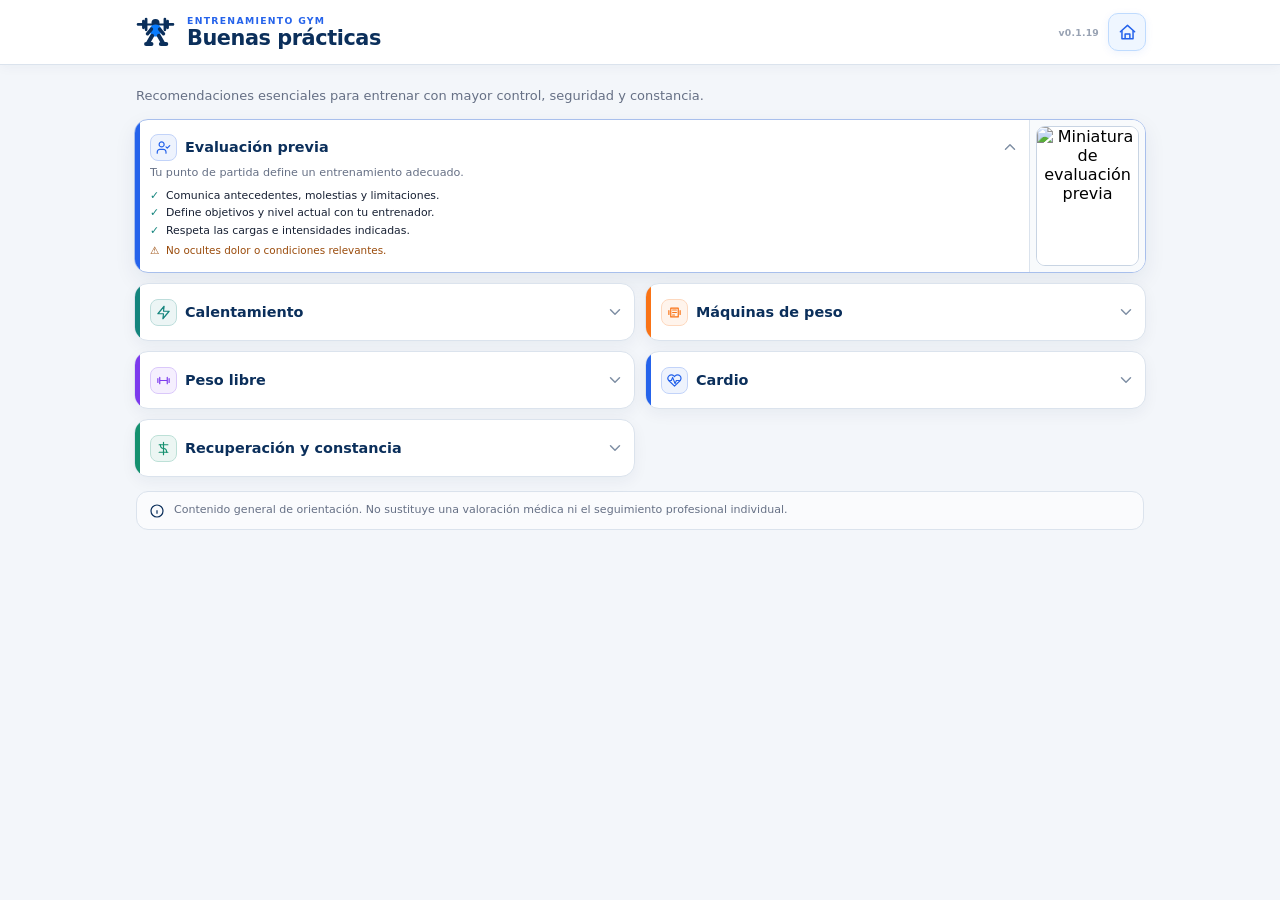
==== buenas-practicas.html @ b23e3e8e "Add GYM Buenas Prácticas page to PWA repository" ====
<!doctype html>
<html lang="es">
<head>
  <meta charset="utf-8">
  <meta name="viewport" content="width=device-width,initial-scale=1">
  <meta name="theme-color" content="#f3f6fa">
  <title>Buenas prácticas</title>
  <style>
    :root{
      --bg:#f3f6fa;--card:#fff;--navy:#0b2f5b;--text:#172033;--muted:#667085;
      --line:#dbe3ed;--blue:#2563eb;--teal:#14847d;--orange:#f97316;
      --purple:#7c3aed;--green:#15906f;--soft-blue:#eff6ff;--soft-orange:#fff7ed;
    }
    *{box-sizing:border-box}
    html,body{margin:0;min-height:100%;font-family:Inter,ui-sans-serif,system-ui,-apple-system,BlinkMacSystemFont,"Segoe UI",sans-serif}
    body{background:var(--bg);color:var(--text);-webkit-font-smoothing:antialiased}
    button{font:inherit;-webkit-tap-highlight-color:transparent}
    .topbar{position:sticky;top:0;z-index:20;background:rgba(255,255,255,.96);border-bottom:1px solid var(--line);box-shadow:0 2px 12px rgba(15,47,87,.045);backdrop-filter:blur(10px)}
    .topbar-inner{width:min(1040px,100%);min-height:64px;margin:auto;padding:8px 14px;display:flex;align-items:center;justify-content:space-between;gap:14px}
    .brand{display:flex;align-items:center;gap:10px;min-width:0}
    .brand-logo{width:43px;height:43px;flex:0 0 auto}
    .brand-copy{min-width:0}
    .brand-kicker{display:block;margin-bottom:1px;color:var(--blue);font-size:.58rem;font-weight:800;letter-spacing:.14em;text-transform:uppercase}
    .brand-title{margin:0;color:var(--navy);font-size:clamp(1rem,2.8vw,1.3rem);line-height:1.1;letter-spacing:-.02em}
    .top-actions{display:flex;align-items:center;gap:9px;flex:0 0 auto}
    .version{color:#98a2b3;font-size:.58rem;font-weight:600;letter-spacing:.025em;white-space:nowrap}
    .home-button{display:grid;place-items:center;width:38px;height:38px;padding:0;border:1px solid #bfdbfe;border-radius:10px;background:var(--soft-blue);color:var(--blue);cursor:pointer;box-shadow:0 2px 8px rgba(37,99,235,.08);transition:color .18s ease,border-color .18s ease,background .18s ease,transform .18s ease}
    .home-button svg{width:19px;height:19px;fill:none;stroke:currentColor;stroke-width:1.9;stroke-linecap:round;stroke-linejoin:round}
    .home-button:hover{color:#1d4ed8;border-color:#93c5fd;background:#dbeafe}
    .home-button:active{transform:translateY(1px)}
    .home-button:focus-visible{outline:3px solid rgba(37,99,235,.2);outline-offset:2px}
    .page{width:min(1040px,100%);margin:auto;padding:17px 14px 40px}
    .module-head{display:flex;align-items:flex-end;justify-content:space-between;gap:14px;margin:0 2px 14px}
    .head-copy{min-width:0}
    .intro{margin:5px 0 0;color:var(--muted);font-size:.81rem;line-height:1.4}
    .topics{display:grid;grid-template-columns:repeat(2,minmax(0,1fr));gap:10px}
    .topic{--accent:var(--blue);position:relative;display:grid;grid-template-columns:5px minmax(0,1fr);height:58px;overflow:hidden;background:var(--card);border:1px solid var(--line);border-radius:14px;box-shadow:0 5px 15px rgba(15,47,87,.05);cursor:pointer;transition:border-color .18s ease,box-shadow .18s ease}
    .topic.is-open{grid-column:1/-1;grid-template-columns:5px minmax(0,1fr) 116px;height:auto;min-height:154px;border-color:color-mix(in srgb,var(--accent) 28%,var(--line));box-shadow:0 8px 22px rgba(15,47,87,.07)}
    .topic:not(.is-open) .copy{display:flex;align-items:center;padding-top:8px;padding-bottom:8px}
    .topic:not(.is-open) .title-row{width:100%}
    .topic:not(.is-open) .lead,.topic:not(.is-open) .details,.topic:not(.is-open) .thumb-button{display:none}
    .topic[data-tone="teal"]{--accent:var(--teal)}
    .topic[data-tone="orange"]{--accent:var(--orange)}
    .topic[data-tone="purple"]{--accent:var(--purple)}
    .topic[data-tone="green"]{--accent:var(--green)}
    .accent{background:var(--accent)}
    .copy{padding:12px 10px;min-width:0}
    .title-row{display:flex;align-items:center;gap:8px;margin:0;min-height:30px;cursor:pointer;user-select:none}
    .topic-icon{display:grid;place-items:center;width:27px;height:27px;flex:0 0 auto;border:1px solid color-mix(in srgb,var(--accent) 28%,white);border-radius:8px;background:color-mix(in srgb,var(--accent) 8%,white);color:var(--accent)}
    .topic-icon svg{width:15px;height:15px;stroke:currentColor;fill:none;stroke-width:1.9;stroke-linecap:round;stroke-linejoin:round}
    h2{min-width:0;margin:0;color:var(--navy);font-size:.9rem;line-height:1.15}
    .chevron{width:18px;height:18px;margin-left:auto;flex:0 0 auto;color:#8090a5;transition:transform .2s ease}
    .topic.is-open .chevron{transform:rotate(180deg)}
    .lead{margin:4px 0 0;color:var(--muted);font-size:.7rem;line-height:1.3;display:-webkit-box;-webkit-line-clamp:2;-webkit-box-orient:vertical;overflow:hidden}
    .details{display:grid;grid-template-rows:0fr;opacity:0;transition:grid-template-rows .22s ease,opacity .18s ease}
    .details-inner{min-height:0;overflow:hidden}
    .topic.is-open .details{grid-template-rows:1fr;opacity:1}
    .essentials{display:grid;gap:4px;margin:8px 0 0;padding:0;list-style:none}
    .essentials li{display:grid;grid-template-columns:12px 1fr;gap:4px;font-size:.68rem;line-height:1.25}
    .ok{color:var(--teal);font-weight:900}
    .warning{display:grid;grid-template-columns:12px 1fr;gap:4px;margin:7px 0 0;color:#9a4b0b;font-size:.65rem;line-height:1.25}
    .thumb-button{position:relative;align-self:stretch;width:100%;padding:6px;border:0;border-left:1px solid var(--line);background:#f8fafc;cursor:pointer}
    .thumb-frame{position:relative;display:block;width:100%;height:100%;min-height:0;overflow:hidden;border:1px solid #c8d4e3;border-radius:9px;background:#fff;box-shadow:0 0 0 0 color-mix(in srgb,var(--accent) 5%,transparent)}
    .topic.is-open .thumb-frame{min-height:140px}
    .thumb{display:block;width:100%;height:100%;aspect-ratio:3/4;object-fit:cover;object-position:center top;background:#fff}
    .thumb-button:focus-visible{outline:3px solid rgba(37,99,235,.28);outline-offset:-3px}
    .thumb-button:hover .thumb-frame{border-color:color-mix(in srgb,var(--accent) 46%,#c8d4e3)}
    .disclaimer{display:flex;gap:9px;align-items:flex-start;margin:14px 2px 0;padding:10px 12px;border:1px solid var(--line);border-radius:12px;background:rgba(255,255,255,.64);color:var(--muted)}
    .disclaimer svg{width:16px;height:16px;flex:0 0 auto;margin-top:1px;stroke:var(--navy);fill:none;stroke-width:1.8}
    .disclaimer p{margin:0;font-size:.69rem;line-height:1.4}
    dialog{position:fixed;inset:auto;display:none;flex-direction:column;width:min(440px,calc(100vw - 16px));height:min(760px,calc(100dvh - 16px));max-height:calc(100dvh - 16px);margin:0;padding:0;border:0;border-radius:18px;background:#fff;box-shadow:0 28px 80px rgba(5,25,50,.34);overflow:hidden}
    dialog[open]{display:flex}
    dialog::backdrop{background:rgba(8,25,47,.7);backdrop-filter:blur(2px)}
    .modal-head{position:sticky;top:0;z-index:2;display:flex;align-items:center;justify-content:space-between;padding:9px 10px 9px 14px;background:rgba(255,255,255,.98);border-bottom:1px solid var(--line)}
    .modal-head strong{color:var(--navy);font-size:.87rem}
    .close{display:grid;place-items:center;width:36px;height:36px;border:0;border-radius:10px;background:#eef2f6;color:var(--navy);font-size:1.25rem;line-height:1;cursor:pointer}
    .modal-scroll{display:grid;grid-template-rows:minmax(0,1fr) auto;flex:1;min-height:0;overflow:hidden;background:#f8fafc}
    .full-visual{display:block;width:100%;height:100%;min-height:0;object-fit:contain;background:#fff}
    .note{margin:0;padding:11px 14px 13px;border-top:1px solid var(--line);background:#fff;color:var(--muted);font-size:.71rem;line-height:1.4}
    @keyframes softPulse{0%,100%{box-shadow:0 0 0 0 color-mix(in srgb,var(--accent) 5%,transparent),0 3px 9px rgba(15,47,87,.06)}50%{box-shadow:0 0 0 4px color-mix(in srgb,var(--accent) 11%,transparent),0 5px 14px color-mix(in srgb,var(--accent) 16%,transparent)}}
    @media (prefers-reduced-motion:no-preference){.thumb-frame{animation:softPulse 3.4s ease-in-out infinite}dialog[open]{animation:modalIn .18s ease-out}@keyframes modalIn{from{opacity:0;transform:translateY(7px) scale(.99)}}}
    @media (max-width:760px){.module-head{align-items:flex-start}.topics{grid-template-columns:1fr}.topic{grid-column:auto;grid-template-columns:4px minmax(0,1fr);height:56px}.topic.is-open{grid-template-columns:4px minmax(0,1fr) 88px;height:auto;min-height:150px}.topic.is-open .thumb-frame{min-height:136px}}
    @media (max-width:420px){.topbar-inner{min-height:58px;padding:7px 9px}.brand{gap:8px}.brand-logo{width:38px;height:38px}.brand-kicker{font-size:.51rem}.brand-title{font-size:1rem}.top-actions{gap:6px}.version{font-size:.52rem}.home-button{width:35px;height:35px;border-radius:9px}.page{padding:13px 9px 32px}.module-head{gap:8px}.intro{margin-top:0;font-size:.74rem}.toggle-all{padding:6px 8px;font-size:.64rem}.topics{gap:8px}.topic,.topic.is-open{grid-template-columns:4px minmax(0,1fr) 80px;border-radius:13px}.copy{padding:10px 8px}.title-row{gap:7px}.topic-icon{width:25px;height:25px}.lead{font-size:.67rem}.essentials li{font-size:.65rem}.warning{font-size:.62rem}.thumb-button{padding:5px}.thumb-frame{min-height:78px;border-radius:8px}.topic.is-open .thumb-frame{min-height:132px}}
    @media (max-width:420px){.topic:not(.is-open){grid-template-columns:4px minmax(0,1fr)}}
  </style>
</head>
<body>
  <header class="topbar">
    <div class="topbar-inner">
      <div class="brand">
        <svg class="brand-logo" viewBox="0 0 64 64" role="img" aria-label="Logotipo GYM">
          <g fill="none" stroke="#0b2f5b" stroke-linecap="round" stroke-linejoin="round">
            <path d="M6 20h10M48 20h10M14 15v10M18 12v16M46 12v16M50 15v10" stroke-width="4"/>
            <path d="M18 20h28" stroke-width="3"/>
          </g>
          <circle cx="32" cy="18" r="6" fill="#0b2f5b"/>
          <path d="M23 27c2-5 5-7 9-7s7 2 9 7l-3 11H26z" fill="#087cff"/>
          <path d="M26 27 20 34M38 27l6 7" fill="none" stroke="#0b2f5b" stroke-width="5" stroke-linecap="round"/>
          <path d="M27 37 20 49M37 37l7 12M18 49h8M40 49h8" fill="none" stroke="#0b2f5b" stroke-width="6" stroke-linecap="round" stroke-linejoin="round"/>
        </svg>
        <div class="brand-copy"><span class="brand-kicker">Entrenamiento GYM</span><h1 class="brand-title">Buenas prácticas</h1></div>
      </div>
      <div class="top-actions"><span class="version">v0.1.19</span><a class="home-button" id="homeButton" href="https://gym.scad.mx" target="_top" aria-label="Volver a la app" title="Inicio"><svg viewBox="0 0 24 24" aria-hidden="true"><path d="m3 11 9-8 9 8"/><path d="M5 10v10h14V10M9 20v-6h6v6"/></svg></a></div>
    </div>
  </header>
  <main class="page">
    <header class="module-head"><div class="head-copy"><p class="intro">Recomendaciones esenciales para entrenar con mayor control, seguridad y constancia.</p></div></header>
    <section class="topics" aria-label="Temas de buenas prácticas">
      <article class="topic" data-tone="blue"><span class="accent" aria-hidden="true"></span><section class="copy"><div class="title-row"><span class="topic-icon" aria-hidden="true"><svg viewBox="0 0 24 24"><path d="M16 21v-2a4 4 0 0 0-4-4H6a4 4 0 0 0-4 4v2"/><circle cx="9" cy="7" r="4"/><path d="m16 11 2 2 4-4"/></svg></span><h2>Evaluación previa</h2></div><p class="lead">Tu punto de partida define un entrenamiento adecuado.</p><ul class="essentials"><li><span class="ok">✓</span><span>Comunica antecedentes, molestias y limitaciones.</span></li><li><span class="ok">✓</span><span>Define objetivos y nivel actual con tu entrenador.</span></li><li><span class="ok">✓</span><span>Respeta las cargas e intensidades indicadas.</span></li></ul><p class="warning"><span>⚠</span><span>No ocultes dolor o condiciones relevantes.</span></p></section><button class="thumb-button" type="button" data-title="Evaluación previa" data-note="Comunica información relevante y acuerda con tu entrenador un punto de partida compatible con tu condición actual." aria-label="Ampliar ficha visual de evaluación previa"><span class="thumb-frame"><img class="thumb" src="https://static.wixstatic.com/media/0492f8_31a6b9d431fa4a7ab18481e30dda924e~mv2.png" alt="Miniatura de evaluación previa" loading="lazy"></span></button></article>

      <article class="topic" data-tone="teal"><span class="accent" aria-hidden="true"></span><section class="copy"><div class="title-row"><span class="topic-icon" aria-hidden="true"><svg viewBox="0 0 24 24"><path d="M13 2 3 14h9l-1 8 10-12h-9z"/></svg></span><h2>Calentamiento</h2></div><p class="lead">Prepara el cuerpo antes de elevar la exigencia.</p><ul class="essentials"><li><span class="ok">✓</span><span>Moviliza las articulaciones que utilizarás.</span></li><li><span class="ok">✓</span><span>Activa con movimientos controlados y carga ligera.</span></li><li><span class="ok">✓</span><span>Aumenta la intensidad de manera gradual.</span></li></ul><p class="warning"><span>⚠</span><span>Evita comenzar directamente con cargas altas.</span></p></section><button class="thumb-button" type="button" data-title="Calentamiento" data-note="Adapta los ejercicios y la duración al entrenamiento previsto y a las indicaciones de tu entrenador." aria-label="Ampliar ficha visual de calentamiento"><span class="thumb-frame"><img class="thumb" src="https://static.wixstatic.com/media/0492f8_264bbe5dd89a4335a7b68072239add0b~mv2.png" alt="Miniatura de calentamiento" loading="lazy"></span></button></article>

      <article class="topic" data-tone="orange"><span class="accent" aria-hidden="true"></span><section class="copy"><div class="title-row"><span class="topic-icon" aria-hidden="true"><svg viewBox="0 0 24 24"><path d="M6 5h12v14H6zM9 8h6M9 12h6M9 16h3"/><path d="M3 9v6M21 9v6"/></svg></span><h2>Máquinas de peso</h2></div><p class="lead">Ajusta el equipo a tu cuerpo antes de cargarlo.</p><ul class="essentials"><li><span class="ok">✓</span><span>Alinea asiento, respaldo y agarres.</span></li><li><span class="ok">✓</span><span>Controla todo el recorrido sin usar impulso.</span></li><li><span class="ok">✓</span><span>Aumenta el peso sólo al dominar la técnica.</span></li></ul><p class="warning"><span>⚠</span><span>No golpees los topes ni fuerces la postura.</span></p></section><button class="thumb-button" type="button" data-title="Máquinas de peso" data-note="Cada máquina requiere un ajuste propio. Si la alineación no es clara, solicita apoyo antes de iniciar." aria-label="Ampliar ficha visual de máquinas de peso"><span class="thumb-frame"><img class="thumb" src="https://static.wixstatic.com/media/0492f8_d4300f7346f74186aa40848f75b51d73~mv2.png" alt="Miniatura de máquinas de peso" loading="lazy"></span></button></article>

      <article class="topic" data-tone="purple"><span class="accent" aria-hidden="true"></span><section class="copy"><div class="title-row"><span class="topic-icon" aria-hidden="true"><svg viewBox="0 0 24 24"><path d="M6 7v10M3 9v6M18 7v10M21 9v6M6 12h12"/></svg></span><h2>Peso libre</h2></div><p class="lead">La estabilidad y el control van antes que la carga.</p><ul class="essentials"><li><span class="ok">✓</span><span>Mantén pies firmes, núcleo activo y espalda neutra.</span></li><li><span class="ok">✓</span><span>Usa un peso que puedas mover con simetría.</span></li><li><span class="ok">✓</span><span>Utiliza seguros o asistencia cuando corresponda.</span></li></ul><p class="warning"><span>⚠</span><span>Detente si pierdes la postura o el control.</span></p></section><button class="thumb-button" type="button" data-title="Peso libre" data-note="En ejercicios de mayor riesgo, usa los seguros del equipo y solicita supervisión del entrenador." aria-label="Ampliar ficha visual de peso libre"><span class="thumb-frame"><img class="thumb" src="https://static.wixstatic.com/media/0492f8_aaae98d1bb824ae1b6ddf599751011a3~mv2.png" alt="Miniatura de peso libre" loading="lazy"></span></button></article>

      <article class="topic" data-tone="blue"><span class="accent" aria-hidden="true"></span><section class="copy"><div class="title-row"><span class="topic-icon" aria-hidden="true"><svg viewBox="0 0 24 24"><path d="M3 12h4l2-5 4 10 2-5h6"/><path d="M20.8 4.6a5.5 5.5 0 0 0-7.8 0L12 5.6l-1-1a5.5 5.5 0 0 0-7.8 7.8L12 21l8.8-8.6a5.5 5.5 0 0 0 0-7.8z"/></svg></span><h2>Cardio</h2></div><p class="lead">Regula tiempo e intensidad según tu objetivo.</p><ul class="essentials"><li><span class="ok">✓</span><span>Inicia con algunos minutos a ritmo suave.</span></li><li><span class="ok">✓</span><span>Mantén una intensidad acorde con tu plan.</span></li><li><span class="ok">✓</span><span>Reduce el ritmo gradualmente al terminar.</span></li></ul><p class="warning"><span>⚠</span><span>Detente ante mareo, dolor o malestar inusual.</span></p></section><button class="thumb-button" type="button" data-title="Cardio" data-note="La intensidad adecuada depende de tu condición y objetivo; no tomes los valores de la imagen como una prescripción personal." aria-label="Ampliar ficha visual de cardio"><span class="thumb-frame"><img class="thumb" src="https://static.wixstatic.com/media/0492f8_1bd29f9058cb4de788d90af56ad63173~mv2.png" alt="Miniatura de cardio" loading="lazy"></span></button></article>

      <article class="topic" data-tone="green"><span class="accent" aria-hidden="true"></span><section class="copy"><div class="title-row"><span class="topic-icon" aria-hidden="true"><svg viewBox="0 0 24 24"><path d="M12 2v20M5 6h14M5 18h14"/><path d="M7 6c0 4 2 6 5 6s5 2 5 6"/></svg></span><h2>Recuperación y constancia</h2></div><p class="lead">Los resultados también se construyen fuera de la sesión.</p><ul class="essentials"><li><span class="ok">✓</span><span>Mantén una hidratación adecuada durante el día.</span></li><li><span class="ok">✓</span><span>Respeta el descanso y la recuperación.</span></li><li><span class="ok">✓</span><span>Sostén el plan con regularidad.</span></li></ul><p class="warning"><span>⚠</span><span>No compenses sesiones perdidas con sobreesfuerzo.</span></p></section><button class="thumb-button" type="button" data-title="Recuperación y constancia" data-note="La recuperación forma parte del plan. Ajusta descanso, hidratación y frecuencia con orientación profesional cuando sea necesario." aria-label="Ampliar ficha visual de recuperación y constancia"><span class="thumb-frame"><img class="thumb" src="https://static.wixstatic.com/media/0492f8_36fef0f1fbc7405b9ea7b3f5032d6c49~mv2.png" alt="Miniatura de recuperación y constancia" loading="lazy"></span></button></article>
    </section>
    <aside class="disclaimer"><svg viewBox="0 0 24 24" aria-hidden="true"><circle cx="12" cy="12" r="9"/><path d="M12 11v5M12 8h.01"/></svg><p>Contenido general de orientación. No sustituye una valoración médica ni el seguimiento profesional individual.</p></aside>
  </main>
  <dialog id="visualModal" aria-labelledby="modalTitle"><header class="modal-head"><strong id="modalTitle"></strong><button class="close" type="button" aria-label="Cerrar">×</button></header><div class="modal-scroll"><img class="full-visual" src="" alt=""><p class="note"></p></div></dialog>
  <script>
    (()=>{const modal=document.getElementById('visualModal'),title=document.getElementById('modalTitle'),image=modal.querySelector('.full-visual'),note=modal.querySelector('.note'),close=modal.querySelector('.close');let opener=null;
      const topics=[...document.querySelectorAll('.topic')];
      topics.forEach((topic,index)=>{const row=topic.querySelector('.title-row'),copy=topic.querySelector('.copy'),lead=copy.querySelector('.lead'),list=copy.querySelector('.essentials'),warning=copy.querySelector('.warning'),details=document.createElement('div'),inner=document.createElement('div'),chevron=document.createElementNS('http://www.w3.org/2000/svg','svg');
        details.className='details';inner.className='details-inner';details.append(inner);inner.append(list,warning);lead.insertAdjacentElement('afterend',details);chevron.setAttribute('class','chevron');chevron.setAttribute('viewBox','0 0 24 24');chevron.setAttribute('aria-hidden','true');chevron.innerHTML='<path d="m6 9 6 6 6-6" fill="none" stroke="currentColor" stroke-width="2" stroke-linecap="round" stroke-linejoin="round"/>';row.append(chevron);row.setAttribute('role','button');row.setAttribute('tabindex','0');row.setAttribute('aria-expanded',index===0?'true':'false');topic.classList.toggle('is-open',index===0);
        const toggle=()=>{const opening=!topic.classList.contains('is-open');topics.forEach(item=>{item.classList.remove('is-open');item.querySelector('.title-row').setAttribute('aria-expanded','false')});if(opening){topic.classList.add('is-open');row.setAttribute('aria-expanded','true')}};topic.addEventListener('click',event=>{if(!event.target.closest('.thumb-button'))toggle()});row.addEventListener('keydown',event=>{if(event.key==='Enter'||event.key===' '){event.preventDefault();toggle()}})});
      const positionModal=()=>{if(!opener||!modal.open)return;const gap=8,pad=8,anchor=opener.getBoundingClientRect(),box=modal.getBoundingClientRect();let left=anchor.left+(anchor.width-box.width)/2;left=Math.max(pad,Math.min(left,window.innerWidth-box.width-pad));const below=window.innerHeight-anchor.bottom-gap,above=anchor.top-gap;let top=below>=box.height?anchor.bottom+gap:above>=box.height?anchor.top-box.height-gap:Math.max(pad,Math.min(anchor.top,window.innerHeight-box.height-pad));modal.style.left=`${Math.round(left)}px`;modal.style.top=`${Math.round(top)}px`;};
      document.querySelectorAll('.thumb').forEach((thumb,index)=>{thumb.decoding='async';thumb.fetchPriority=index<2?'high':'low';if(index<2)thumb.loading='eager'});
      document.querySelectorAll('.thumb-button').forEach(button=>button.addEventListener('click',()=>{opener=button;title.textContent=button.dataset.title;image.src=button.querySelector('.thumb').src;image.alt=`Ficha visual de ${button.dataset.title.toLowerCase()}`;note.textContent=button.dataset.note;modal.showModal();requestAnimationFrame(positionModal);}));
      window.addEventListener('resize',positionModal,{passive:true});window.addEventListener('scroll',positionModal,{passive:true,capture:true});
      close.addEventListener('click',()=>modal.close());modal.addEventListener('click',event=>{const box=modal.getBoundingClientRect();if(event.clientX<box.left||event.clientX>box.right||event.clientY<box.top||event.clientY>box.bottom)modal.close();});modal.addEventListener('close',()=>{if(opener)opener.focus();});
    })();
  </script>
</body>
</html>
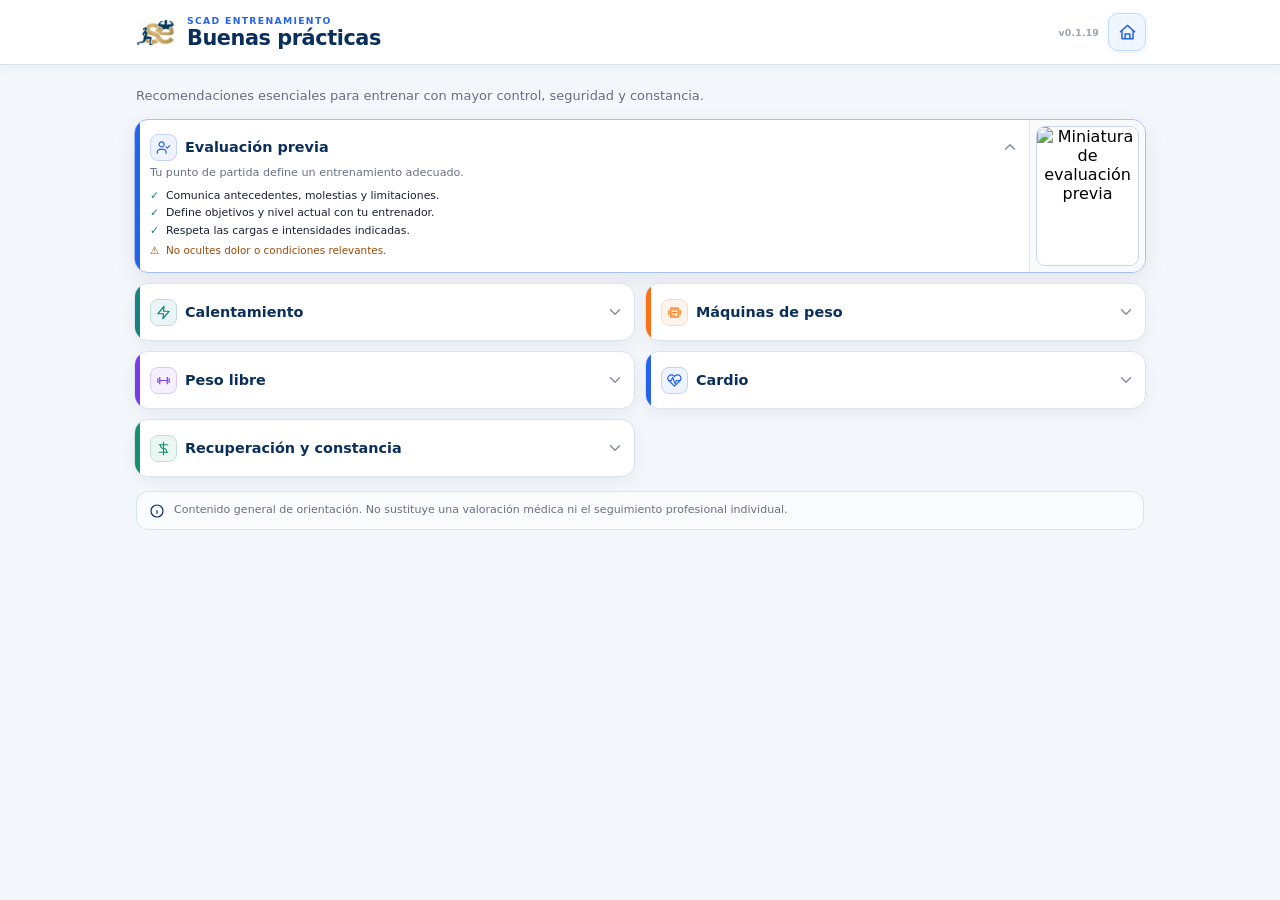
==== commit 4b5f6998: "Actualiza la identidad visible a SCaD Entrenamiento" ====
--- a/buenas-practicas.html
+++ b/buenas-practicas.html
@@ -5,6 +5,7 @@
   <meta name="viewport" content="width=device-width,initial-scale=1">
   <meta name="theme-color" content="#f3f6fa">
   <title>Buenas prácticas</title>
+  <link rel="icon" href="./assets/icon-192.png" type="image/png" sizes="192x192">
   <style>
     :root{
       --bg:#f3f6fa;--card:#fff;--navy:#0b2f5b;--text:#172033;--muted:#667085;
@@ -88,17 +89,8 @@
   <header class="topbar">
     <div class="topbar-inner">
       <div class="brand">
-        <svg class="brand-logo" viewBox="0 0 64 64" role="img" aria-label="Logotipo GYM">
-          <g fill="none" stroke="#0b2f5b" stroke-linecap="round" stroke-linejoin="round">
-            <path d="M6 20h10M48 20h10M14 15v10M18 12v16M46 12v16M50 15v10" stroke-width="4"/>
-            <path d="M18 20h28" stroke-width="3"/>
-          </g>
-          <circle cx="32" cy="18" r="6" fill="#0b2f5b"/>
-          <path d="M23 27c2-5 5-7 9-7s7 2 9 7l-3 11H26z" fill="#087cff"/>
-          <path d="M26 27 20 34M38 27l6 7" fill="none" stroke="#0b2f5b" stroke-width="5" stroke-linecap="round"/>
-          <path d="M27 37 20 49M37 37l7 12M18 49h8M40 49h8" fill="none" stroke="#0b2f5b" stroke-width="6" stroke-linecap="round" stroke-linejoin="round"/>
-        </svg>
-        <div class="brand-copy"><span class="brand-kicker">Entrenamiento GYM</span><h1 class="brand-title">Buenas prácticas</h1></div>
+        <img class="brand-logo" src="./assets/icon-192.png" alt="">
+        <div class="brand-copy"><span class="brand-kicker">SCaD Entrenamiento</span><h1 class="brand-title">Buenas prácticas</h1></div>
       </div>
       <div class="top-actions"><span class="version">v0.1.19</span><a class="home-button" id="homeButton" href="https://gym.scad.mx" target="_top" aria-label="Volver a la app" title="Inicio"><svg viewBox="0 0 24 24" aria-hidden="true"><path d="m3 11 9-8 9 8"/><path d="M5 10v10h14V10M9 20v-6h6v6"/></svg></a></div>
     </div>
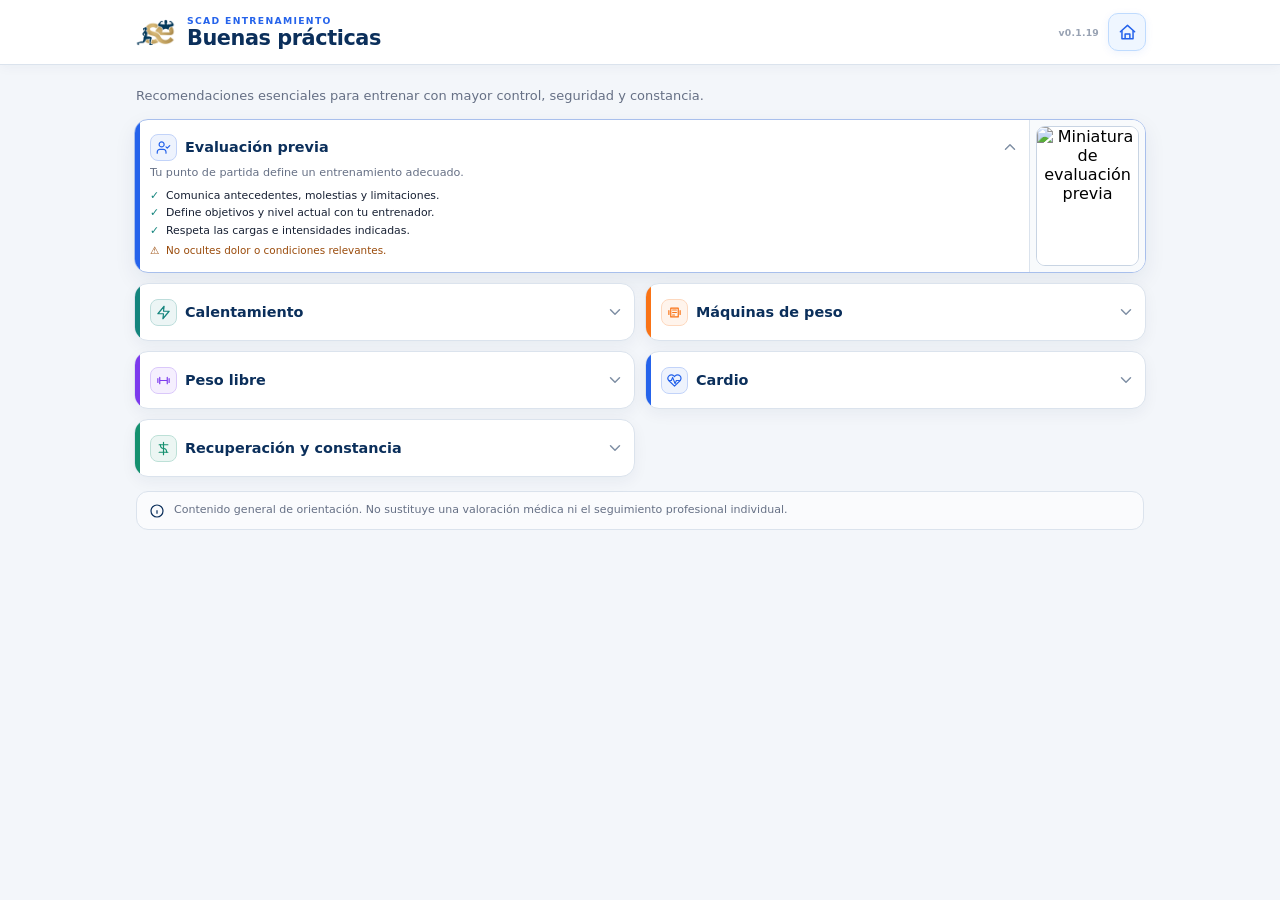
==== commit df2e3bd4: "Usa fondos transparentes en los logotipos de SCaD Entrenamiento" ====
--- a/buenas-practicas.html
+++ b/buenas-practicas.html
@@ -5,7 +5,7 @@
   <meta name="viewport" content="width=device-width,initial-scale=1">
   <meta name="theme-color" content="#f3f6fa">
   <title>Buenas prácticas</title>
-  <link rel="icon" href="./assets/icon-192.png" type="image/png" sizes="192x192">
+  <link rel="icon" href="./assets/icon-192.png?v=4" type="image/png" sizes="192x192">
   <style>
     :root{
       --bg:#f3f6fa;--card:#fff;--navy:#0b2f5b;--text:#172033;--muted:#667085;
@@ -89,7 +89,7 @@
   <header class="topbar">
     <div class="topbar-inner">
       <div class="brand">
-        <img class="brand-logo" src="./assets/icon-192.png" alt="">
+        <img class="brand-logo" src="./assets/icon-192.png?v=4" alt="">
         <div class="brand-copy"><span class="brand-kicker">SCaD Entrenamiento</span><h1 class="brand-title">Buenas prácticas</h1></div>
       </div>
       <div class="top-actions"><span class="version">v0.1.19</span><a class="home-button" id="homeButton" href="https://gym.scad.mx" target="_top" aria-label="Volver a la app" title="Inicio"><svg viewBox="0 0 24 24" aria-hidden="true"><path d="m3 11 9-8 9 8"/><path d="M5 10v10h14V10M9 20v-6h6v6"/></svg></a></div>
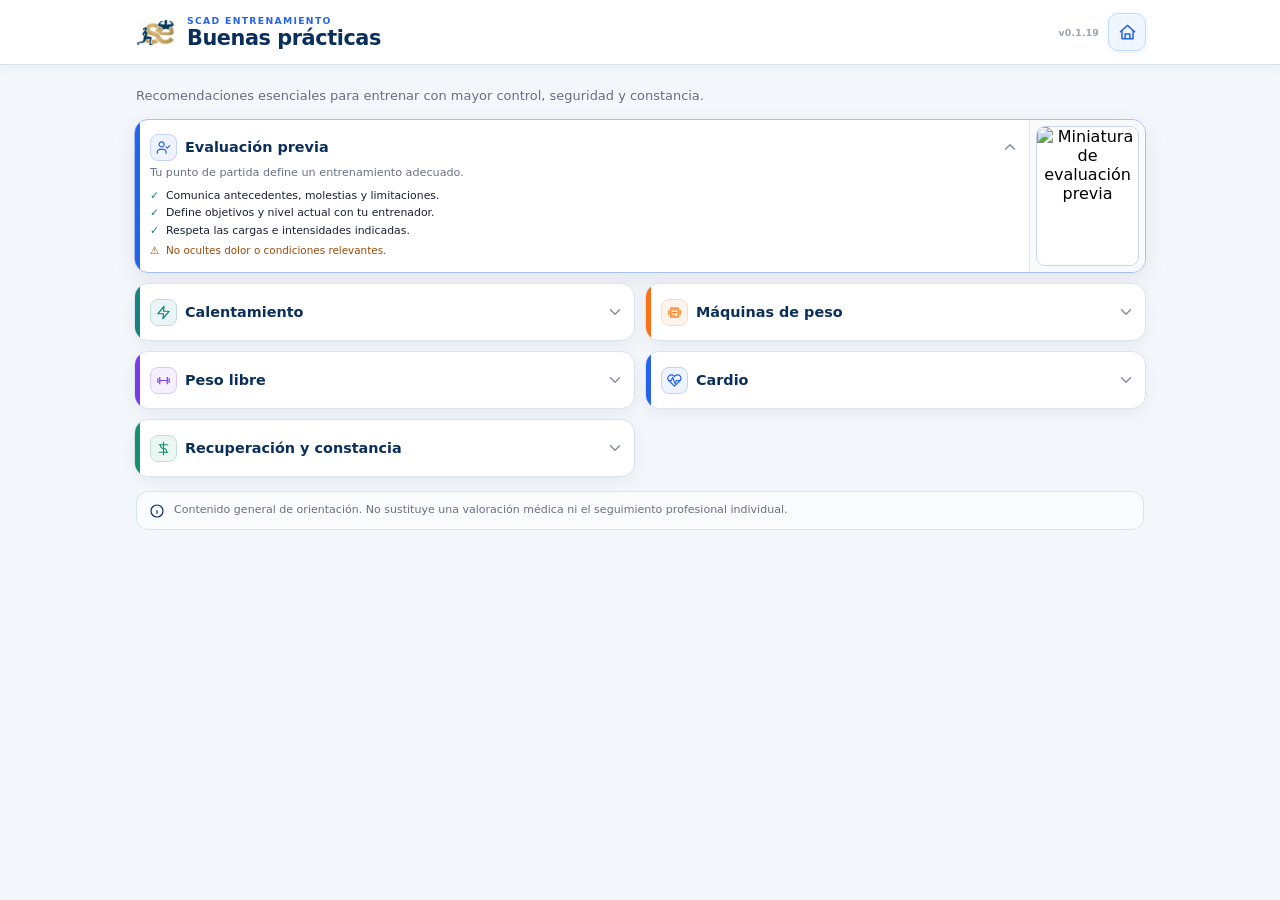
==== commit df3089f4: "Revierte v0.1.72 y restaura SCaD Entrenamiento v0.1.71" ====
--- a/buenas-practicas.html
+++ b/buenas-practicas.html
@@ -5,7 +5,7 @@
   <meta name="viewport" content="width=device-width,initial-scale=1">
   <meta name="theme-color" content="#f3f6fa">
   <title>Buenas prácticas</title>
-  <link rel="icon" href="./assets/icon-192.png?v=4" type="image/png" sizes="192x192">
+  <link rel="icon" href="./assets/icon-192.png" type="image/png" sizes="192x192">
   <style>
     :root{
       --bg:#f3f6fa;--card:#fff;--navy:#0b2f5b;--text:#172033;--muted:#667085;
@@ -89,7 +89,7 @@
   <header class="topbar">
     <div class="topbar-inner">
       <div class="brand">
-        <img class="brand-logo" src="./assets/icon-192.png?v=4" alt="">
+        <img class="brand-logo" src="./assets/icon-192.png" alt="">
         <div class="brand-copy"><span class="brand-kicker">SCaD Entrenamiento</span><h1 class="brand-title">Buenas prácticas</h1></div>
       </div>
       <div class="top-actions"><span class="version">v0.1.19</span><a class="home-button" id="homeButton" href="https://gym.scad.mx" target="_top" aria-label="Volver a la app" title="Inicio"><svg viewBox="0 0 24 24" aria-hidden="true"><path d="m3 11 9-8 9 8"/><path d="M5 10v10h14V10M9 20v-6h6v6"/></svg></a></div>
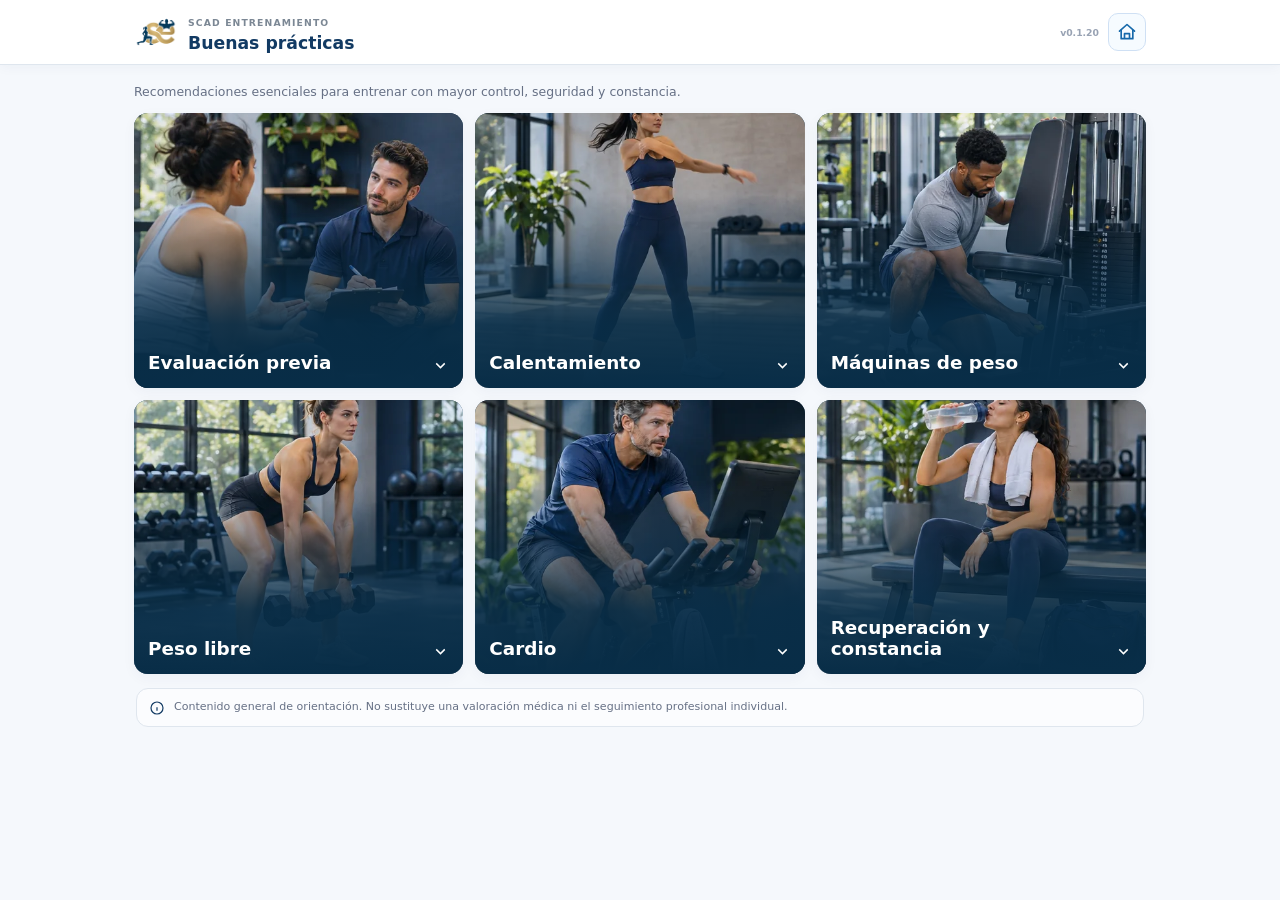
==== commit 56e8e693: "Unifica Buenas prácticas con las tarjetas y carteles de entrenamiento" ====
--- a/buenas-practicas.html
+++ b/buenas-practicas.html
@@ -7,82 +7,150 @@
   <title>Buenas prácticas</title>
   <link rel="icon" href="./assets/icon-192.png" type="image/png" sizes="192x192">
   <style>
-    :root{
-      --bg:#f3f6fa;--card:#fff;--navy:#0b2f5b;--text:#172033;--muted:#667085;
-      --line:#dbe3ed;--blue:#2563eb;--teal:#14847d;--orange:#f97316;
-      --purple:#7c3aed;--green:#15906f;--soft-blue:#eff6ff;--soft-orange:#fff7ed;
-    }
-    *{box-sizing:border-box}
-    html,body{margin:0;min-height:100%;font-family:Inter,ui-sans-serif,system-ui,-apple-system,BlinkMacSystemFont,"Segoe UI",sans-serif}
-    body{background:var(--bg);color:var(--text);-webkit-font-smoothing:antialiased}
-    button{font:inherit;-webkit-tap-highlight-color:transparent}
-    .topbar{position:sticky;top:0;z-index:20;background:rgba(255,255,255,.96);border-bottom:1px solid var(--line);box-shadow:0 2px 12px rgba(15,47,87,.045);backdrop-filter:blur(10px)}
-    .topbar-inner{width:min(1040px,100%);min-height:64px;margin:auto;padding:8px 14px;display:flex;align-items:center;justify-content:space-between;gap:14px}
-    .brand{display:flex;align-items:center;gap:10px;min-width:0}
-    .brand-logo{width:43px;height:43px;flex:0 0 auto}
-    .brand-copy{min-width:0}
-    .brand-kicker{display:block;margin-bottom:1px;color:var(--blue);font-size:.58rem;font-weight:800;letter-spacing:.14em;text-transform:uppercase}
-    .brand-title{margin:0;color:var(--navy);font-size:clamp(1rem,2.8vw,1.3rem);line-height:1.1;letter-spacing:-.02em}
-    .top-actions{display:flex;align-items:center;gap:9px;flex:0 0 auto}
-    .version{color:#98a2b3;font-size:.58rem;font-weight:600;letter-spacing:.025em;white-space:nowrap}
-    .home-button{display:grid;place-items:center;width:38px;height:38px;padding:0;border:1px solid #bfdbfe;border-radius:10px;background:var(--soft-blue);color:var(--blue);cursor:pointer;box-shadow:0 2px 8px rgba(37,99,235,.08);transition:color .18s ease,border-color .18s ease,background .18s ease,transform .18s ease}
-    .home-button svg{width:19px;height:19px;fill:none;stroke:currentColor;stroke-width:1.9;stroke-linecap:round;stroke-linejoin:round}
-    .home-button:hover{color:#1d4ed8;border-color:#93c5fd;background:#dbeafe}
-    .home-button:active{transform:translateY(1px)}
-    .home-button:focus-visible{outline:3px solid rgba(37,99,235,.2);outline-offset:2px}
-    .page{width:min(1040px,100%);margin:auto;padding:17px 14px 40px}
-    .module-head{display:flex;align-items:flex-end;justify-content:space-between;gap:14px;margin:0 2px 14px}
-    .head-copy{min-width:0}
-    .intro{margin:5px 0 0;color:var(--muted);font-size:.81rem;line-height:1.4}
-    .topics{display:grid;grid-template-columns:repeat(2,minmax(0,1fr));gap:10px}
-    .topic{--accent:var(--blue);position:relative;display:grid;grid-template-columns:5px minmax(0,1fr);height:58px;overflow:hidden;background:var(--card);border:1px solid var(--line);border-radius:14px;box-shadow:0 5px 15px rgba(15,47,87,.05);cursor:pointer;transition:border-color .18s ease,box-shadow .18s ease}
-    .topic.is-open{grid-column:1/-1;grid-template-columns:5px minmax(0,1fr) 116px;height:auto;min-height:154px;border-color:color-mix(in srgb,var(--accent) 28%,var(--line));box-shadow:0 8px 22px rgba(15,47,87,.07)}
-    .topic:not(.is-open) .copy{display:flex;align-items:center;padding-top:8px;padding-bottom:8px}
-    .topic:not(.is-open) .title-row{width:100%}
-    .topic:not(.is-open) .lead,.topic:not(.is-open) .details,.topic:not(.is-open) .thumb-button{display:none}
-    .topic[data-tone="teal"]{--accent:var(--teal)}
-    .topic[data-tone="orange"]{--accent:var(--orange)}
-    .topic[data-tone="purple"]{--accent:var(--purple)}
-    .topic[data-tone="green"]{--accent:var(--green)}
-    .accent{background:var(--accent)}
-    .copy{padding:12px 10px;min-width:0}
-    .title-row{display:flex;align-items:center;gap:8px;margin:0;min-height:30px;cursor:pointer;user-select:none}
-    .topic-icon{display:grid;place-items:center;width:27px;height:27px;flex:0 0 auto;border:1px solid color-mix(in srgb,var(--accent) 28%,white);border-radius:8px;background:color-mix(in srgb,var(--accent) 8%,white);color:var(--accent)}
-    .topic-icon svg{width:15px;height:15px;stroke:currentColor;fill:none;stroke-width:1.9;stroke-linecap:round;stroke-linejoin:round}
-    h2{min-width:0;margin:0;color:var(--navy);font-size:.9rem;line-height:1.15}
-    .chevron{width:18px;height:18px;margin-left:auto;flex:0 0 auto;color:#8090a5;transition:transform .2s ease}
-    .topic.is-open .chevron{transform:rotate(180deg)}
-    .lead{margin:4px 0 0;color:var(--muted);font-size:.7rem;line-height:1.3;display:-webkit-box;-webkit-line-clamp:2;-webkit-box-orient:vertical;overflow:hidden}
-    .details{display:grid;grid-template-rows:0fr;opacity:0;transition:grid-template-rows .22s ease,opacity .18s ease}
-    .details-inner{min-height:0;overflow:hidden}
-    .topic.is-open .details{grid-template-rows:1fr;opacity:1}
-    .essentials{display:grid;gap:4px;margin:8px 0 0;padding:0;list-style:none}
-    .essentials li{display:grid;grid-template-columns:12px 1fr;gap:4px;font-size:.68rem;line-height:1.25}
-    .ok{color:var(--teal);font-weight:900}
-    .warning{display:grid;grid-template-columns:12px 1fr;gap:4px;margin:7px 0 0;color:#9a4b0b;font-size:.65rem;line-height:1.25}
-    .thumb-button{position:relative;align-self:stretch;width:100%;padding:6px;border:0;border-left:1px solid var(--line);background:#f8fafc;cursor:pointer}
-    .thumb-frame{position:relative;display:block;width:100%;height:100%;min-height:0;overflow:hidden;border:1px solid #c8d4e3;border-radius:9px;background:#fff;box-shadow:0 0 0 0 color-mix(in srgb,var(--accent) 5%,transparent)}
-    .topic.is-open .thumb-frame{min-height:140px}
-    .thumb{display:block;width:100%;height:100%;aspect-ratio:3/4;object-fit:cover;object-position:center top;background:#fff}
-    .thumb-button:focus-visible{outline:3px solid rgba(37,99,235,.28);outline-offset:-3px}
-    .thumb-button:hover .thumb-frame{border-color:color-mix(in srgb,var(--accent) 46%,#c8d4e3)}
+    :root{--navy:#123a63;--blue:#2563eb;--text:#172033;--muted:#667085;--line:#dfe6ee;--bg:#f5f8fc;--panel:#fff;--ok:#138a63;--warn:#b54708}
+    *{box-sizing:border-box}html{scroll-behavior:smooth}body{margin:0;background:var(--bg);color:var(--text);font-family:Inter,ui-sans-serif,system-ui,-apple-system,"Segoe UI",sans-serif;-webkit-font-smoothing:antialiased}
+    button,a{font:inherit}.topbar{position:sticky;top:0;z-index:20;background:rgba(255,255,255,.96);border-bottom:1px solid var(--line);box-shadow:0 2px 12px rgba(15,47,87,.045);backdrop-filter:blur(10px)}
+    .topbar-inner{width:min(1040px,100%);min-height:64px;margin:auto;padding:8px 14px;display:flex;align-items:center;justify-content:space-between;gap:14px}.brand{display:flex;align-items:center;gap:10px;min-width:0}.brand-logo{width:44px;height:44px;flex:0 0 auto}.brand-copy{min-width:0}.brand-kicker{font-size:.58rem;line-height:1;color:#7b8794;font-weight:750;letter-spacing:.12em;text-transform:uppercase}.brand-title{margin:4px 0 0;color:var(--navy);font-size:1.08rem;line-height:1.05;font-weight:850;white-space:nowrap;overflow:hidden;text-overflow:ellipsis}.top-actions{display:flex;align-items:center;gap:9px}.version{color:#98a2b3;font-size:.58rem;font-weight:600;white-space:nowrap}.home-button{width:38px;height:38px;border:1px solid #cfe0f4;border-radius:10px;display:grid;place-items:center;color:#1769aa;background:#f6fbff}.home-button svg{width:20px;fill:none;stroke:currentColor;stroke-width:2;stroke-linecap:round;stroke-linejoin:round}
+    .page{width:min(1040px,100%);margin:auto;padding:18px 14px 40px}.module-head{display:flex;align-items:end;justify-content:space-between;gap:12px;margin-bottom:12px}.intro{margin:0;color:var(--muted);font-size:.78rem;line-height:1.45}.toggle-all{border:0;background:transparent;color:#477198;font-size:.67rem;font-weight:750;padding:7px;white-space:nowrap}.topics{display:grid;gap:9px}.topic{--tone:#2f6fad;display:grid;grid-template-columns:5px minmax(0,1fr);background:var(--panel);border:1px solid var(--line);border-radius:14px;overflow:hidden;box-shadow:0 4px 14px rgba(19,52,82,.045)}.topic.is-open{grid-template-columns:5px minmax(0,1fr) 108px}.accent{background:var(--tone)}.copy{padding:12px 11px}.title-button{width:100%;border:0;background:transparent;padding:0;display:flex;align-items:center;gap:8px;text-align:left;color:inherit;cursor:pointer}.topic-icon{width:28px;height:28px;border-radius:8px;display:grid;place-items:center;color:var(--tone);background:color-mix(in srgb,var(--tone) 11%,white);font-weight:900;flex:0 0 auto}.title-button h2{font-size:.84rem;line-height:1.2;margin:0;flex:1}.chevron{width:17px;height:17px;fill:none;stroke:#8090a0;stroke-width:2;transition:transform .2s}.topic.is-open .chevron{transform:rotate(180deg)}.details{display:none;padding:9px 0 0 36px}.topic.is-open .details{display:block}.lead{font-size:.71rem;line-height:1.42;margin:0 0 7px;color:#344054}.essentials{list-style:none;margin:0;padding:0;display:grid;gap:4px}.essentials li{display:flex;gap:6px;font-size:.68rem;line-height:1.35}.ok{color:var(--ok);font-weight:900}.warning{display:flex;gap:6px;margin:7px 0 0;color:var(--warn);font-size:.65rem;line-height:1.35}.thumb-button{display:none;border:0;border-left:1px solid var(--line);background:#f8fafc;padding:6px;cursor:zoom-in}.topic.is-open .thumb-button{display:block}.thumb-frame{display:block;height:100%;min-height:134px;border-radius:8px;overflow:hidden;background:#edf2f7}.thumb{display:block;width:100%;height:100%;object-fit:cover;object-position:top}
+    dialog{border:0;padding:0;background:transparent;max-width:none;max-height:none}dialog::backdrop{background:rgba(8,20,34,.68)}.modal-card{position:relative;width:min(470px,calc(100vw - 24px));max-height:calc(100vh - 24px);padding:10px;background:white;border-radius:16px;box-shadow:0 22px 70px rgba(0,0,0,.28);display:flex;flex-direction:column}.modal-head{display:flex;align-items:center;gap:8px;padding:1px 2px 8px}.modal-head h3{margin:0;font-size:.86rem;color:var(--navy);flex:1}.close{width:32px;height:32px;border:0;border-radius:9px;background:#eef3f8;color:#344054;font-size:1.1rem;font-weight:800}.visual-wrap{min-height:0;display:grid;place-items:center;overflow:hidden;border-radius:10px;background:#f3f6fa}.full-visual{display:block;max-width:100%;max-height:calc(100vh - 116px);object-fit:contain}.note{margin:8px 3px 1px;color:#667085;font-size:.64rem;line-height:1.35}
+    [data-tone="red"]{--tone:#d82c2c}[data-tone="teal"]{--tone:#0aa6aa}[data-tone="purple"]{--tone:#6840ad}[data-tone="orange"]{--tone:#ed6c02}[data-tone="green"]{--tone:#55a832}
+    @media(max-width:560px){.topic.is-open{grid-template-columns:4px minmax(0,1fr) 88px}.copy{padding:11px 8px}.details{padding-left:0}.thumb-frame{min-height:126px}.brand-title{font-size:1rem}}
+    @media(max-width:380px){.topbar-inner{padding:7px 8px}.brand-logo{width:38px;height:38px}.brand-title{font-size:.9rem}.page{padding:12px 8px 30px}.version{display:none}.topic.is-open{grid-template-columns:4px minmax(0,1fr) 78px}.title-button h2{font-size:.78rem}.lead,.essentials li{font-size:.64rem}}
+
+    .topics {
+      grid-template-columns: repeat(3, minmax(0, 1fr));
+      align-items: start;
+      gap: 12px;
+    }
+
+    .topic,
+    .topic.is-open {
+      grid-template-columns: minmax(0, 1fr);
+      border: 0;
+    }
+
+    .topic .copy { padding: 0; }
+
+    .title-button {
+      position: relative;
+      isolation: isolate;
+      align-items: flex-end;
+      min-height: 110px;
+      aspect-ratio: 6 / 5;
+      padding: 14px;
+      color: white;
+      background: #082d47;
+    }
+
+    .topic-photo,
+    .title-button::before {
+      position: absolute;
+      inset: 0;
+      width: 100%;
+      height: 100%;
+    }
+
+    .topic-photo {
+      z-index: -2;
+      object-fit: cover;
+    }
+
+    .title-button::before {
+      content: "";
+      z-index: -1;
+      background: linear-gradient(180deg, transparent 30%, #082d47eb 77%, #082d47);
+    }
+
+    .title-button h2 {
+      font-size: clamp(.95rem, 1.6vw, 1.15rem);
+      line-height: 1.18;
+    }
+
+    .title-button .chevron {
+      flex: 0 0 17px;
+      stroke: currentColor;
+    }
+
+    .title-button:focus-visible {
+      outline: 3px solid #e1bc72;
+      outline-offset: -4px;
+    }
+
+    .instruction-dialog {
+      width: min(860px, calc(100vw - 24px));
+      max-height: calc(100dvh - 24px);
+      overflow: auto;
+      border-radius: 16px;
+      background: #fff;
+    }
+
+    .instruction-heading {
+      position: sticky;
+      top: 0;
+      z-index: 1;
+      display: flex;
+      align-items: center;
+      justify-content: space-between;
+      gap: 12px;
+      padding: 12px 16px;
+      background: #fff;
+      border-bottom: 1px solid var(--line);
+    }
+
+    .instruction-heading h2 { margin: 0; color: var(--navy); font-size: 1.15rem; }
+    .instruction-content {
+      display: grid;
+      grid-template-columns: minmax(0, 1fr) minmax(0, 1.12fr);
+      align-items: start;
+      gap: 18px;
+      padding: 16px;
+    }
+
+    #instructionText .lead,
+    #instructionText .essentials li,
+    #instructionText .warning { font-size: .95rem; line-height: 1.48; }
+
+    #instructionText .essentials { gap: 7px; }
+
+    .instruction-poster {
+      display: grid;
+      gap: 8px;
+      width: 100%;
+      padding: 0 0 9px;
+      overflow: hidden;
+      border: 1px solid var(--line);
+      border-radius: 10px;
+      background: #f5f8fc;
+      color: var(--navy);
+      cursor: zoom-in;
+    }
+
+    .instruction-poster img { display: block; width: 100%; height: auto; }
+    #visualModal .modal-card { width: min(760px, calc(100vw - 24px)); }
+    #visualModal .visual-wrap { overflow: auto; }
+    #visualModal .full-visual { width: 100%; max-height: none; }
+
+    @media (max-width: 760px) {
+      .topics { gap: 6px; }
+      .topic { border-radius: 9px; }
+      .title-button {
+        min-height: 0;
+        aspect-ratio: 1;
+        padding: 6px;
+        gap: 0;
+      }
+      .title-button h2 { font-size: clamp(.625rem, 2.9vw, .95rem); }
+      .title-button .chevron { display: none; }
+      .topic-photo { object-fit: contain; }
+      .title-button::before {
+        background: linear-gradient(180deg, transparent 39%, #082d47d9 75%, #082d47);
+      }
+      .instruction-content { grid-template-columns: minmax(0, 1fr); gap: 12px; padding: 13px; }
+    }
+
     .disclaimer{display:flex;gap:9px;align-items:flex-start;margin:14px 2px 0;padding:10px 12px;border:1px solid var(--line);border-radius:12px;background:rgba(255,255,255,.64);color:var(--muted)}
     .disclaimer svg{width:16px;height:16px;flex:0 0 auto;margin-top:1px;stroke:var(--navy);fill:none;stroke-width:1.8}
     .disclaimer p{margin:0;font-size:.69rem;line-height:1.4}
-    dialog{position:fixed;inset:auto;display:none;flex-direction:column;width:min(440px,calc(100vw - 16px));height:min(760px,calc(100dvh - 16px));max-height:calc(100dvh - 16px);margin:0;padding:0;border:0;border-radius:18px;background:#fff;box-shadow:0 28px 80px rgba(5,25,50,.34);overflow:hidden}
-    dialog[open]{display:flex}
-    dialog::backdrop{background:rgba(8,25,47,.7);backdrop-filter:blur(2px)}
-    .modal-head{position:sticky;top:0;z-index:2;display:flex;align-items:center;justify-content:space-between;padding:9px 10px 9px 14px;background:rgba(255,255,255,.98);border-bottom:1px solid var(--line)}
-    .modal-head strong{color:var(--navy);font-size:.87rem}
-    .close{display:grid;place-items:center;width:36px;height:36px;border:0;border-radius:10px;background:#eef2f6;color:var(--navy);font-size:1.25rem;line-height:1;cursor:pointer}
-    .modal-scroll{display:grid;grid-template-rows:minmax(0,1fr) auto;flex:1;min-height:0;overflow:hidden;background:#f8fafc}
-    .full-visual{display:block;width:100%;height:100%;min-height:0;object-fit:contain;background:#fff}
-    .note{margin:0;padding:11px 14px 13px;border-top:1px solid var(--line);background:#fff;color:var(--muted);font-size:.71rem;line-height:1.4}
-    @keyframes softPulse{0%,100%{box-shadow:0 0 0 0 color-mix(in srgb,var(--accent) 5%,transparent),0 3px 9px rgba(15,47,87,.06)}50%{box-shadow:0 0 0 4px color-mix(in srgb,var(--accent) 11%,transparent),0 5px 14px color-mix(in srgb,var(--accent) 16%,transparent)}}
-    @media (prefers-reduced-motion:no-preference){.thumb-frame{animation:softPulse 3.4s ease-in-out infinite}dialog[open]{animation:modalIn .18s ease-out}@keyframes modalIn{from{opacity:0;transform:translateY(7px) scale(.99)}}}
-    @media (max-width:760px){.module-head{align-items:flex-start}.topics{grid-template-columns:1fr}.topic{grid-column:auto;grid-template-columns:4px minmax(0,1fr);height:56px}.topic.is-open{grid-template-columns:4px minmax(0,1fr) 88px;height:auto;min-height:150px}.topic.is-open .thumb-frame{min-height:136px}}
-    @media (max-width:420px){.topbar-inner{min-height:58px;padding:7px 9px}.brand{gap:8px}.brand-logo{width:38px;height:38px}.brand-kicker{font-size:.51rem}.brand-title{font-size:1rem}.top-actions{gap:6px}.version{font-size:.52rem}.home-button{width:35px;height:35px;border-radius:9px}.page{padding:13px 9px 32px}.module-head{gap:8px}.intro{margin-top:0;font-size:.74rem}.toggle-all{padding:6px 8px;font-size:.64rem}.topics{gap:8px}.topic,.topic.is-open{grid-template-columns:4px minmax(0,1fr) 80px;border-radius:13px}.copy{padding:10px 8px}.title-row{gap:7px}.topic-icon{width:25px;height:25px}.lead{font-size:.67rem}.essentials li{font-size:.65rem}.warning{font-size:.62rem}.thumb-button{padding:5px}.thumb-frame{min-height:78px;border-radius:8px}.topic.is-open .thumb-frame{min-height:132px}}
-    @media (max-width:420px){.topic:not(.is-open){grid-template-columns:4px minmax(0,1fr)}}
   </style>
 </head>
 <body>
@@ -92,39 +160,140 @@
         <img class="brand-logo" src="./assets/icon-192.png" alt="">
         <div class="brand-copy"><span class="brand-kicker">SCaD Entrenamiento</span><h1 class="brand-title">Buenas prácticas</h1></div>
       </div>
-      <div class="top-actions"><span class="version">v0.1.19</span><a class="home-button" id="homeButton" href="https://gym.scad.mx" target="_top" aria-label="Volver a la app" title="Inicio"><svg viewBox="0 0 24 24" aria-hidden="true"><path d="m3 11 9-8 9 8"/><path d="M5 10v10h14V10M9 20v-6h6v6"/></svg></a></div>
+      <div class="top-actions"><span class="version">v0.1.20</span><a class="home-button" id="homeButton" href="https://gym.scad.mx" target="_top" aria-label="Volver a la app" title="Inicio"><svg viewBox="0 0 24 24" aria-hidden="true"><path d="m3 11 9-8 9 8"/><path d="M5 10v10h14V10M9 20v-6h6v6"/></svg></a></div>
     </div>
   </header>
   <main class="page">
     <header class="module-head"><div class="head-copy"><p class="intro">Recomendaciones esenciales para entrenar con mayor control, seguridad y constancia.</p></div></header>
-    <section class="topics" aria-label="Temas de buenas prácticas">
-      <article class="topic" data-tone="blue"><span class="accent" aria-hidden="true"></span><section class="copy"><div class="title-row"><span class="topic-icon" aria-hidden="true"><svg viewBox="0 0 24 24"><path d="M16 21v-2a4 4 0 0 0-4-4H6a4 4 0 0 0-4 4v2"/><circle cx="9" cy="7" r="4"/><path d="m16 11 2 2 4-4"/></svg></span><h2>Evaluación previa</h2></div><p class="lead">Tu punto de partida define un entrenamiento adecuado.</p><ul class="essentials"><li><span class="ok">✓</span><span>Comunica antecedentes, molestias y limitaciones.</span></li><li><span class="ok">✓</span><span>Define objetivos y nivel actual con tu entrenador.</span></li><li><span class="ok">✓</span><span>Respeta las cargas e intensidades indicadas.</span></li></ul><p class="warning"><span>⚠</span><span>No ocultes dolor o condiciones relevantes.</span></p></section><button class="thumb-button" type="button" data-title="Evaluación previa" data-note="Comunica información relevante y acuerda con tu entrenador un punto de partida compatible con tu condición actual." aria-label="Ampliar ficha visual de evaluación previa"><span class="thumb-frame"><img class="thumb" src="https://static.wixstatic.com/media/0492f8_31a6b9d431fa4a7ab18481e30dda924e~mv2.png" alt="Miniatura de evaluación previa" loading="lazy"></span></button></article>
-
-      <article class="topic" data-tone="teal"><span class="accent" aria-hidden="true"></span><section class="copy"><div class="title-row"><span class="topic-icon" aria-hidden="true"><svg viewBox="0 0 24 24"><path d="M13 2 3 14h9l-1 8 10-12h-9z"/></svg></span><h2>Calentamiento</h2></div><p class="lead">Prepara el cuerpo antes de elevar la exigencia.</p><ul class="essentials"><li><span class="ok">✓</span><span>Moviliza las articulaciones que utilizarás.</span></li><li><span class="ok">✓</span><span>Activa con movimientos controlados y carga ligera.</span></li><li><span class="ok">✓</span><span>Aumenta la intensidad de manera gradual.</span></li></ul><p class="warning"><span>⚠</span><span>Evita comenzar directamente con cargas altas.</span></p></section><button class="thumb-button" type="button" data-title="Calentamiento" data-note="Adapta los ejercicios y la duración al entrenamiento previsto y a las indicaciones de tu entrenador." aria-label="Ampliar ficha visual de calentamiento"><span class="thumb-frame"><img class="thumb" src="https://static.wixstatic.com/media/0492f8_264bbe5dd89a4335a7b68072239add0b~mv2.png" alt="Miniatura de calentamiento" loading="lazy"></span></button></article>
-
-      <article class="topic" data-tone="orange"><span class="accent" aria-hidden="true"></span><section class="copy"><div class="title-row"><span class="topic-icon" aria-hidden="true"><svg viewBox="0 0 24 24"><path d="M6 5h12v14H6zM9 8h6M9 12h6M9 16h3"/><path d="M3 9v6M21 9v6"/></svg></span><h2>Máquinas de peso</h2></div><p class="lead">Ajusta el equipo a tu cuerpo antes de cargarlo.</p><ul class="essentials"><li><span class="ok">✓</span><span>Alinea asiento, respaldo y agarres.</span></li><li><span class="ok">✓</span><span>Controla todo el recorrido sin usar impulso.</span></li><li><span class="ok">✓</span><span>Aumenta el peso sólo al dominar la técnica.</span></li></ul><p class="warning"><span>⚠</span><span>No golpees los topes ni fuerces la postura.</span></p></section><button class="thumb-button" type="button" data-title="Máquinas de peso" data-note="Cada máquina requiere un ajuste propio. Si la alineación no es clara, solicita apoyo antes de iniciar." aria-label="Ampliar ficha visual de máquinas de peso"><span class="thumb-frame"><img class="thumb" src="https://static.wixstatic.com/media/0492f8_d4300f7346f74186aa40848f75b51d73~mv2.png" alt="Miniatura de máquinas de peso" loading="lazy"></span></button></article>
-
-      <article class="topic" data-tone="purple"><span class="accent" aria-hidden="true"></span><section class="copy"><div class="title-row"><span class="topic-icon" aria-hidden="true"><svg viewBox="0 0 24 24"><path d="M6 7v10M3 9v6M18 7v10M21 9v6M6 12h12"/></svg></span><h2>Peso libre</h2></div><p class="lead">La estabilidad y el control van antes que la carga.</p><ul class="essentials"><li><span class="ok">✓</span><span>Mantén pies firmes, núcleo activo y espalda neutra.</span></li><li><span class="ok">✓</span><span>Usa un peso que puedas mover con simetría.</span></li><li><span class="ok">✓</span><span>Utiliza seguros o asistencia cuando corresponda.</span></li></ul><p class="warning"><span>⚠</span><span>Detente si pierdes la postura o el control.</span></p></section><button class="thumb-button" type="button" data-title="Peso libre" data-note="En ejercicios de mayor riesgo, usa los seguros del equipo y solicita supervisión del entrenador." aria-label="Ampliar ficha visual de peso libre"><span class="thumb-frame"><img class="thumb" src="https://static.wixstatic.com/media/0492f8_aaae98d1bb824ae1b6ddf599751011a3~mv2.png" alt="Miniatura de peso libre" loading="lazy"></span></button></article>
-
-      <article class="topic" data-tone="blue"><span class="accent" aria-hidden="true"></span><section class="copy"><div class="title-row"><span class="topic-icon" aria-hidden="true"><svg viewBox="0 0 24 24"><path d="M3 12h4l2-5 4 10 2-5h6"/><path d="M20.8 4.6a5.5 5.5 0 0 0-7.8 0L12 5.6l-1-1a5.5 5.5 0 0 0-7.8 7.8L12 21l8.8-8.6a5.5 5.5 0 0 0 0-7.8z"/></svg></span><h2>Cardio</h2></div><p class="lead">Regula tiempo e intensidad según tu objetivo.</p><ul class="essentials"><li><span class="ok">✓</span><span>Inicia con algunos minutos a ritmo suave.</span></li><li><span class="ok">✓</span><span>Mantén una intensidad acorde con tu plan.</span></li><li><span class="ok">✓</span><span>Reduce el ritmo gradualmente al terminar.</span></li></ul><p class="warning"><span>⚠</span><span>Detente ante mareo, dolor o malestar inusual.</span></p></section><button class="thumb-button" type="button" data-title="Cardio" data-note="La intensidad adecuada depende de tu condición y objetivo; no tomes los valores de la imagen como una prescripción personal." aria-label="Ampliar ficha visual de cardio"><span class="thumb-frame"><img class="thumb" src="https://static.wixstatic.com/media/0492f8_1bd29f9058cb4de788d90af56ad63173~mv2.png" alt="Miniatura de cardio" loading="lazy"></span></button></article>
-
-      <article class="topic" data-tone="green"><span class="accent" aria-hidden="true"></span><section class="copy"><div class="title-row"><span class="topic-icon" aria-hidden="true"><svg viewBox="0 0 24 24"><path d="M12 2v20M5 6h14M5 18h14"/><path d="M7 6c0 4 2 6 5 6s5 2 5 6"/></svg></span><h2>Recuperación y constancia</h2></div><p class="lead">Los resultados también se construyen fuera de la sesión.</p><ul class="essentials"><li><span class="ok">✓</span><span>Mantén una hidratación adecuada durante el día.</span></li><li><span class="ok">✓</span><span>Respeta el descanso y la recuperación.</span></li><li><span class="ok">✓</span><span>Sostén el plan con regularidad.</span></li></ul><p class="warning"><span>⚠</span><span>No compenses sesiones perdidas con sobreesfuerzo.</span></p></section><button class="thumb-button" type="button" data-title="Recuperación y constancia" data-note="La recuperación forma parte del plan. Ajusta descanso, hidratación y frecuencia con orientación profesional cuando sea necesario." aria-label="Ampliar ficha visual de recuperación y constancia"><span class="thumb-frame"><img class="thumb" src="https://static.wixstatic.com/media/0492f8_36fef0f1fbc7405b9ea7b3f5032d6c49~mv2.png" alt="Miniatura de recuperación y constancia" loading="lazy"></span></button></article>
+    <section class="topics" id="topics" aria-label="Temas de buenas prácticas">
+      <article class="topic">
+        <section class="copy">
+          <button class="title-button" type="button" aria-haspopup="dialog" aria-controls="instructionDetail">
+            <img class="topic-photo" src="./assets/practicas-evaluacion.webp" alt="">
+            <h2>Evaluación previa</h2>
+            <svg class="chevron" viewBox="0 0 24 24" aria-hidden="true"><path d="m6 9 6 6 6-6"/></svg>
+          </button>
+          <div class="details"><p class="lead">Tu punto de partida define un entrenamiento adecuado.</p><ul class="essentials"><li><span class="ok">✓</span><span>Comunica antecedentes, molestias y limitaciones.</span></li><li><span class="ok">✓</span><span>Define objetivos y nivel actual con tu entrenador.</span></li><li><span class="ok">✓</span><span>Respeta las cargas e intensidades indicadas.</span></li></ul><p class="warning"><span>⚠</span><span>No ocultes dolor o condiciones relevantes.</span></p></div>
+        </section>
+        <button class="thumb-button" type="button" data-title="Evaluación previa" data-note="Comunica información relevante y acuerda con tu entrenador un punto de partida compatible con tu condición actual." aria-label="Ampliar ficha visual de evaluación previa"><span class="thumb-frame"><img class="thumb" src="https://static.wixstatic.com/media/0492f8_31a6b9d431fa4a7ab18481e30dda924e~mv2.png" alt="Miniatura de evaluación previa" loading="lazy"></span></button>
+      </article>
+
+      <article class="topic">
+        <section class="copy">
+          <button class="title-button" type="button" aria-haspopup="dialog" aria-controls="instructionDetail">
+            <img class="topic-photo" src="./assets/practicas-calentamiento.webp" alt="">
+            <h2>Calentamiento</h2>
+            <svg class="chevron" viewBox="0 0 24 24" aria-hidden="true"><path d="m6 9 6 6 6-6"/></svg>
+          </button>
+          <div class="details"><p class="lead">Prepara el cuerpo antes de elevar la exigencia.</p><ul class="essentials"><li><span class="ok">✓</span><span>Moviliza las articulaciones que utilizarás.</span></li><li><span class="ok">✓</span><span>Activa con movimientos controlados y carga ligera.</span></li><li><span class="ok">✓</span><span>Aumenta la intensidad de manera gradual.</span></li></ul><p class="warning"><span>⚠</span><span>Evita comenzar directamente con cargas altas.</span></p></div>
+        </section>
+        <button class="thumb-button" type="button" data-title="Calentamiento" data-note="Adapta los ejercicios y la duración al entrenamiento previsto y a las indicaciones de tu entrenador." aria-label="Ampliar ficha visual de calentamiento"><span class="thumb-frame"><img class="thumb" src="https://static.wixstatic.com/media/0492f8_264bbe5dd89a4335a7b68072239add0b~mv2.png" alt="Miniatura de calentamiento" loading="lazy"></span></button>
+      </article>
+
+      <article class="topic">
+        <section class="copy">
+          <button class="title-button" type="button" aria-haspopup="dialog" aria-controls="instructionDetail">
+            <img class="topic-photo" src="./assets/practicas-maquinas.webp" alt="">
+            <h2>Máquinas de peso</h2>
+            <svg class="chevron" viewBox="0 0 24 24" aria-hidden="true"><path d="m6 9 6 6 6-6"/></svg>
+          </button>
+          <div class="details"><p class="lead">Ajusta el equipo a tu cuerpo antes de cargarlo.</p><ul class="essentials"><li><span class="ok">✓</span><span>Alinea asiento, respaldo y agarres.</span></li><li><span class="ok">✓</span><span>Controla todo el recorrido sin usar impulso.</span></li><li><span class="ok">✓</span><span>Aumenta el peso sólo al dominar la técnica.</span></li></ul><p class="warning"><span>⚠</span><span>No golpees los topes ni fuerces la postura.</span></p></div>
+        </section>
+        <button class="thumb-button" type="button" data-title="Máquinas de peso" data-note="Cada máquina requiere un ajuste propio. Si la alineación no es clara, solicita apoyo antes de iniciar." aria-label="Ampliar ficha visual de máquinas de peso"><span class="thumb-frame"><img class="thumb" src="https://static.wixstatic.com/media/0492f8_d4300f7346f74186aa40848f75b51d73~mv2.png" alt="Miniatura de máquinas de peso" loading="lazy"></span></button>
+      </article>
+
+      <article class="topic">
+        <section class="copy">
+          <button class="title-button" type="button" aria-haspopup="dialog" aria-controls="instructionDetail">
+            <img class="topic-photo" src="./assets/practicas-peso-libre.webp" alt="">
+            <h2>Peso libre</h2>
+            <svg class="chevron" viewBox="0 0 24 24" aria-hidden="true"><path d="m6 9 6 6 6-6"/></svg>
+          </button>
+          <div class="details"><p class="lead">La estabilidad y el control van antes que la carga.</p><ul class="essentials"><li><span class="ok">✓</span><span>Mantén pies firmes, núcleo activo y espalda neutra.</span></li><li><span class="ok">✓</span><span>Usa un peso que puedas mover con simetría.</span></li><li><span class="ok">✓</span><span>Utiliza seguros o asistencia cuando corresponda.</span></li></ul><p class="warning"><span>⚠</span><span>Detente si pierdes la postura o el control.</span></p></div>
+        </section>
+        <button class="thumb-button" type="button" data-title="Peso libre" data-note="En ejercicios de mayor riesgo, usa los seguros del equipo y solicita supervisión del entrenador." aria-label="Ampliar ficha visual de peso libre"><span class="thumb-frame"><img class="thumb" src="https://static.wixstatic.com/media/0492f8_aaae98d1bb824ae1b6ddf599751011a3~mv2.png" alt="Miniatura de peso libre" loading="lazy"></span></button>
+      </article>
+
+      <article class="topic">
+        <section class="copy">
+          <button class="title-button" type="button" aria-haspopup="dialog" aria-controls="instructionDetail">
+            <img class="topic-photo" src="./assets/practicas-cardio.webp" alt="">
+            <h2>Cardio</h2>
+            <svg class="chevron" viewBox="0 0 24 24" aria-hidden="true"><path d="m6 9 6 6 6-6"/></svg>
+          </button>
+          <div class="details"><p class="lead">Regula tiempo e intensidad según tu objetivo.</p><ul class="essentials"><li><span class="ok">✓</span><span>Inicia con algunos minutos a ritmo suave.</span></li><li><span class="ok">✓</span><span>Mantén una intensidad acorde con tu plan.</span></li><li><span class="ok">✓</span><span>Reduce el ritmo gradualmente al terminar.</span></li></ul><p class="warning"><span>⚠</span><span>Detente ante mareo, dolor o malestar inusual.</span></p></div>
+        </section>
+        <button class="thumb-button" type="button" data-title="Cardio" data-note="La intensidad adecuada depende de tu condición y objetivo; no tomes los valores de la imagen como una prescripción personal." aria-label="Ampliar ficha visual de cardio"><span class="thumb-frame"><img class="thumb" src="https://static.wixstatic.com/media/0492f8_1bd29f9058cb4de788d90af56ad63173~mv2.png" alt="Miniatura de cardio" loading="lazy"></span></button>
+      </article>
+
+      <article class="topic">
+        <section class="copy">
+          <button class="title-button" type="button" aria-haspopup="dialog" aria-controls="instructionDetail">
+            <img class="topic-photo" src="./assets/practicas-recuperacion.webp" alt="">
+            <h2>Recuperación y constancia</h2>
+            <svg class="chevron" viewBox="0 0 24 24" aria-hidden="true"><path d="m6 9 6 6 6-6"/></svg>
+          </button>
+          <div class="details"><p class="lead">Los resultados también se construyen fuera de la sesión.</p><ul class="essentials"><li><span class="ok">✓</span><span>Mantén una hidratación adecuada durante el día.</span></li><li><span class="ok">✓</span><span>Respeta el descanso y la recuperación.</span></li><li><span class="ok">✓</span><span>Sostén el plan con regularidad.</span></li></ul><p class="warning"><span>⚠</span><span>No compenses sesiones perdidas con sobreesfuerzo.</span></p></div>
+        </section>
+        <button class="thumb-button" type="button" data-title="Recuperación y constancia" data-note="La recuperación forma parte del plan. Ajusta descanso, hidratación y frecuencia con orientación profesional cuando sea necesario." aria-label="Ampliar ficha visual de recuperación y constancia"><span class="thumb-frame"><img class="thumb" src="https://static.wixstatic.com/media/0492f8_36fef0f1fbc7405b9ea7b3f5032d6c49~mv2.png" alt="Miniatura de recuperación y constancia" loading="lazy"></span></button>
+      </article>
     </section>
     <aside class="disclaimer"><svg viewBox="0 0 24 24" aria-hidden="true"><circle cx="12" cy="12" r="9"/><path d="M12 11v5M12 8h.01"/></svg><p>Contenido general de orientación. No sustituye una valoración médica ni el seguimiento profesional individual.</p></aside>
   </main>
-  <dialog id="visualModal" aria-labelledby="modalTitle"><header class="modal-head"><strong id="modalTitle"></strong><button class="close" type="button" aria-label="Cerrar">×</button></header><div class="modal-scroll"><img class="full-visual" src="" alt=""><p class="note"></p></div></dialog>
+  <dialog id="instructionDetail" aria-labelledby="instructionTitle">
+    <div class="instruction-dialog">
+      <header class="instruction-heading">
+        <h2 id="instructionTitle"></h2>
+        <form method="dialog"><button class="close" aria-label="Cerrar tema">×</button></form>
+      </header>
+      <div class="instruction-content">
+        <div id="instructionText"></div>
+        <button class="instruction-poster" type="button" aria-label="Ampliar cartel">
+          <img alt="">
+          <span>Ampliar cartel ↗</span>
+        </button>
+      </div>
+    </div>
+  </dialog>
+  <dialog id="visualModal" aria-labelledby="modalTitle"><div class="modal-card"><div class="modal-head"><h3 id="modalTitle"></h3><button class="close" type="button" aria-label="Cerrar">×</button></div><div class="visual-wrap"><img class="full-visual" alt=""></div><p class="note"></p></div></dialog>
   <script>
-    (()=>{const modal=document.getElementById('visualModal'),title=document.getElementById('modalTitle'),image=modal.querySelector('.full-visual'),note=modal.querySelector('.note'),close=modal.querySelector('.close');let opener=null;
-      const topics=[...document.querySelectorAll('.topic')];
-      topics.forEach((topic,index)=>{const row=topic.querySelector('.title-row'),copy=topic.querySelector('.copy'),lead=copy.querySelector('.lead'),list=copy.querySelector('.essentials'),warning=copy.querySelector('.warning'),details=document.createElement('div'),inner=document.createElement('div'),chevron=document.createElementNS('http://www.w3.org/2000/svg','svg');
-        details.className='details';inner.className='details-inner';details.append(inner);inner.append(list,warning);lead.insertAdjacentElement('afterend',details);chevron.setAttribute('class','chevron');chevron.setAttribute('viewBox','0 0 24 24');chevron.setAttribute('aria-hidden','true');chevron.innerHTML='<path d="m6 9 6 6 6-6" fill="none" stroke="currentColor" stroke-width="2" stroke-linecap="round" stroke-linejoin="round"/>';row.append(chevron);row.setAttribute('role','button');row.setAttribute('tabindex','0');row.setAttribute('aria-expanded',index===0?'true':'false');topic.classList.toggle('is-open',index===0);
-        const toggle=()=>{const opening=!topic.classList.contains('is-open');topics.forEach(item=>{item.classList.remove('is-open');item.querySelector('.title-row').setAttribute('aria-expanded','false')});if(opening){topic.classList.add('is-open');row.setAttribute('aria-expanded','true')}};topic.addEventListener('click',event=>{if(!event.target.closest('.thumb-button'))toggle()});row.addEventListener('keydown',event=>{if(event.key==='Enter'||event.key===' '){event.preventDefault();toggle()}})});
-      const positionModal=()=>{if(!opener||!modal.open)return;const gap=8,pad=8,anchor=opener.getBoundingClientRect(),box=modal.getBoundingClientRect();let left=anchor.left+(anchor.width-box.width)/2;left=Math.max(pad,Math.min(left,window.innerWidth-box.width-pad));const below=window.innerHeight-anchor.bottom-gap,above=anchor.top-gap;let top=below>=box.height?anchor.bottom+gap:above>=box.height?anchor.top-box.height-gap:Math.max(pad,Math.min(anchor.top,window.innerHeight-box.height-pad));modal.style.left=`${Math.round(left)}px`;modal.style.top=`${Math.round(top)}px`;};
-      document.querySelectorAll('.thumb').forEach((thumb,index)=>{thumb.decoding='async';thumb.fetchPriority=index<2?'high':'low';if(index<2)thumb.loading='eager'});
-      document.querySelectorAll('.thumb-button').forEach(button=>button.addEventListener('click',()=>{opener=button;title.textContent=button.dataset.title;image.src=button.querySelector('.thumb').src;image.alt=`Ficha visual de ${button.dataset.title.toLowerCase()}`;note.textContent=button.dataset.note;modal.showModal();requestAnimationFrame(positionModal);}));
-      window.addEventListener('resize',positionModal,{passive:true});window.addEventListener('scroll',positionModal,{passive:true,capture:true});
-      close.addEventListener('click',()=>modal.close());modal.addEventListener('click',event=>{const box=modal.getBoundingClientRect();if(event.clientX<box.left||event.clientX>box.right||event.clientY<box.top||event.clientY>box.bottom)modal.close();});modal.addEventListener('close',()=>{if(opener)opener.focus();});
-    })();
+    const detail = document.getElementById('instructionDetail');
+    const detailTitle = document.getElementById('instructionTitle');
+    const detailText = document.getElementById('instructionText');
+    const poster = detail.querySelector('.instruction-poster');
+    const posterImage = poster.querySelector('img');
+    const visual = document.getElementById('visualModal');
+    let activeTopic;
+
+    document.getElementById('topics').addEventListener('click', event => {
+      const trigger = event.target.closest('.title-button');
+      if (!trigger) return;
+      const topic = trigger.closest('.topic');
+      activeTopic = topic.querySelector('.thumb-button');
+      const source = activeTopic.querySelector('img');
+      detailTitle.textContent = activeTopic.dataset.title;
+      detailText.replaceChildren(...Array.from(topic.querySelector('.details').children, child => child.cloneNode(true)));
+      posterImage.src = source.src;
+      posterImage.alt = source.alt;
+      detail.showModal();
+    });
+
+    poster.addEventListener('click', () => {
+      visual.querySelector('#modalTitle').textContent = activeTopic.dataset.title;
+      const image = visual.querySelector('.full-visual');
+      image.src = posterImage.src;
+      image.alt = posterImage.alt;
+      visual.querySelector('.note').textContent = activeTopic.dataset.note;
+      visual.showModal();
+    });
+
+    visual.querySelector('.close').addEventListener('click', () => visual.close());
+    for (const dialog of [detail, visual]) {
+      dialog.addEventListener('click', event => {
+        if (event.target === dialog) dialog.close();
+      });
+    }
+    visual.addEventListener('close', () => poster.focus());
   </script>
 </body>
 </html>
